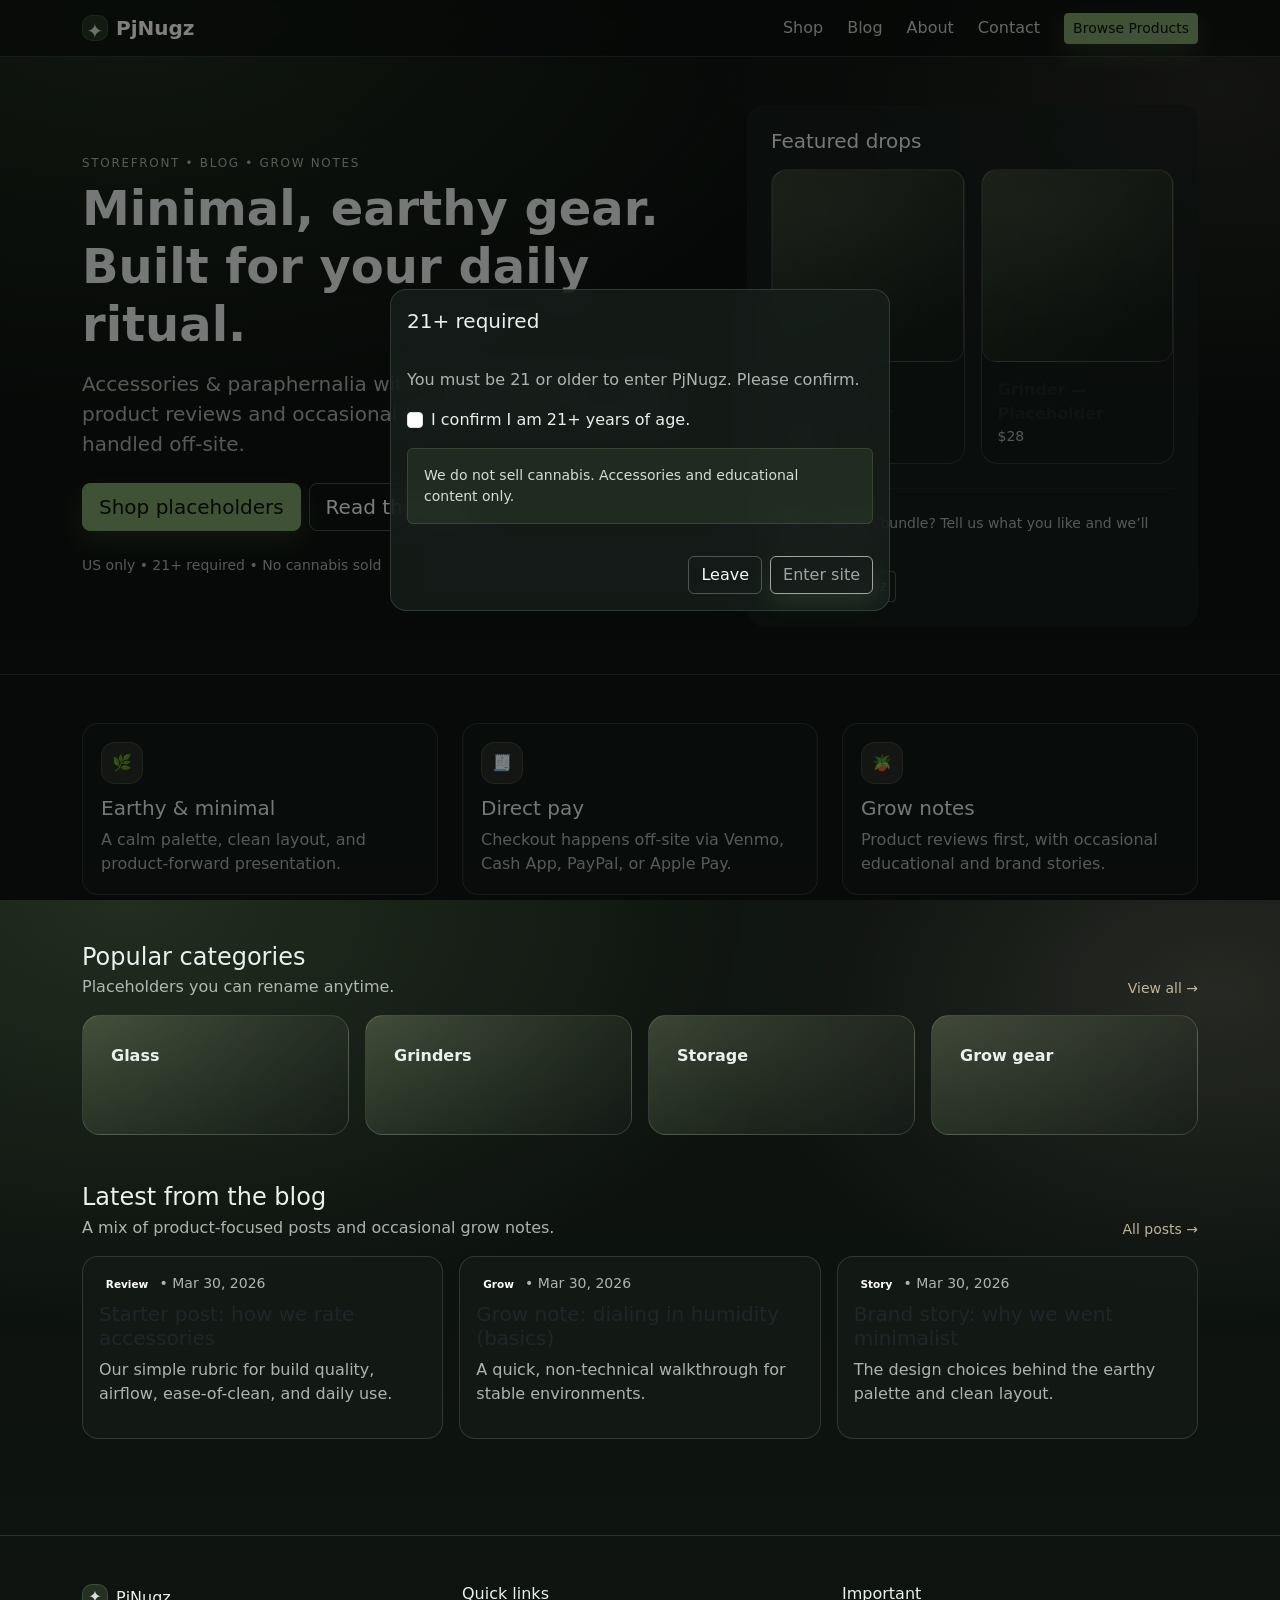
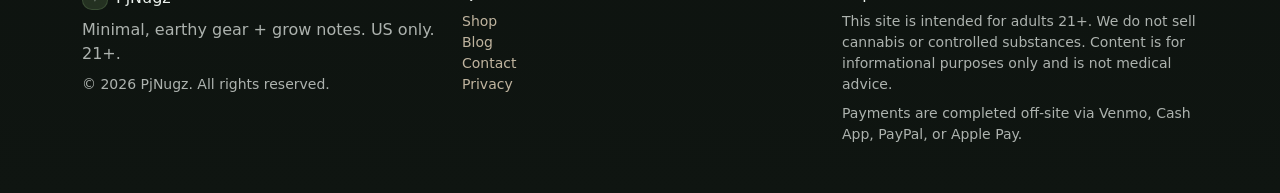
==== index.html @ 1cb10fae "Add files via upload" ====
<!doctype html>
<html lang="en">
<head>
  <meta charset="utf-8">
  <meta name="viewport" content="width=device-width, initial-scale=1">
  <meta name="theme-color" content="#203025">
  <link rel="preconnect" href="https://cdn.jsdelivr.net">
  <link href="https://cdn.jsdelivr.net/npm/bootstrap@5.3.3/dist/css/bootstrap.min.css" rel="stylesheet">
  <link href="/assets/css/styles.css" rel="stylesheet">

  <title>PjNugz — Minimal gear + grow notes</title>
  <meta name="description" content="PjNugz: minimalist, earthy cannabis-adjacent accessories storefront and product-focused blog. 21+ only. US only.">
</head>
<body>
<nav class="navbar navbar-expand-lg navbar-dark sticky-top glass-nav">
  <div class="container">
    <a class="navbar-brand d-flex align-items-center gap-2" href="/index.html">
      <span class="brand-mark" aria-hidden="true">✦</span>
      <span class="fw-semibold">PjNugz</span>
    </a>
    <button class="navbar-toggler" type="button" data-bs-toggle="collapse" data-bs-target="#nav" aria-controls="nav" aria-expanded="false" aria-label="Toggle navigation">
      <span class="navbar-toggler-icon"></span>
    </button>
    <div class="collapse navbar-collapse" id="nav">
      <ul class="navbar-nav ms-auto align-items-lg-center gap-lg-2">
        <li class="nav-item"><a class="nav-link" href="/shop.html">Shop</a></li>
        <li class="nav-item"><a class="nav-link" href="/blog.html">Blog</a></li>
        <li class="nav-item"><a class="nav-link" href="/about.html">About</a></li>
        <li class="nav-item"><a class="nav-link" href="/contact.html">Contact</a></li>
        <li class="nav-item ms-lg-2"><a class="btn btn-sm btn-olive" href="/shop.html#featured">Browse Products</a></li>
      </ul>
    </div>
  </div>
</nav>

<header class="hero">
  <div class="container py-5">
    <div class="row align-items-center g-4">
      <div class="col-lg-7">
        <p class="kicker mb-2">Storefront • Blog • Grow notes</p>
        <h1 class="display-5 fw-semibold">Minimal, earthy gear.<br class="d-none d-md-block"> Built for your daily ritual.</h1>
        <p class="lead text-subtle mt-3">Accessories & paraphernalia with a clean aesthetic — plus product reviews and occasional grow education. Payments handled off-site.</p>
        <div class="d-flex flex-wrap gap-2 mt-4">
          <a class="btn btn-olive btn-lg" href="/shop.html">Shop placeholders</a>
          <a class="btn btn-outline-light btn-lg" href="/blog.html">Read the blog</a>
        </div>
        <div class="mt-4 small text-subtle">US only • 21+ required • No cannabis sold</div>
      </div>
      <div class="col-lg-5">
        <div class="panel p-4">
          <h2 class="h5 mb-3">Featured drops</h2>
          <div class="row g-3">
            <div class="col-6">
              <div class="card card-soft h-100">
                <div class="ratio ratio-1x1 bg-img placeholder-img"></div>
                <div class="card-body">
                  <div class="fw-semibold">Glass — Placeholder</div>
                  <div class="small text-subtle">$45</div>
                </div>
              </div>
            </div>
            <div class="col-6">
              <div class="card card-soft h-100">
                <div class="ratio ratio-1x1 bg-img placeholder-img"></div>
                <div class="card-body">
                  <div class="fw-semibold">Grinder — Placeholder</div>
                  <div class="small text-subtle">$28</div>
                </div>
              </div>
            </div>
          </div>
          <hr class="border-soft my-4">
          <p class="small text-subtle mb-3">Want a custom bundle? Tell us what you like and we’ll curate options.</p>
          <a class="btn btn-sm btn-outline-light" href="/contact.html">Contact PjNugz</a>
        </div>
      </div>
    </div>
  </div>
</header>

<main class="container">
  <section class="py-5">
    <div class="row g-4">
      <div class="col-md-4">
        <div class="icon-card">
          <div class="icon">🌿</div>
          <h2 class="h5 mb-2">Earthy & minimal</h2>
          <p class="text-subtle mb-0">A calm palette, clean layout, and product-forward presentation.</p>
        </div>
      </div>
      <div class="col-md-4">
        <div class="icon-card">
          <div class="icon">🧾</div>
          <h2 class="h5 mb-2">Direct pay</h2>
          <p class="text-subtle mb-0">Checkout happens off-site via Venmo, Cash App, PayPal, or Apple Pay.</p>
        </div>
      </div>
      <div class="col-md-4">
        <div class="icon-card">
          <div class="icon">🪴</div>
          <h2 class="h5 mb-2">Grow notes</h2>
          <p class="text-subtle mb-0">Product reviews first, with occasional educational and brand stories.</p>
        </div>
      </div>
    </div>
  </section>

  <section class="pb-5" id="featured">
    <div class="d-flex align-items-end justify-content-between gap-3 mb-3">
      <div>
        <h2 class="h4 mb-1">Popular categories</h2>
        <p class="text-subtle mb-0">Placeholders you can rename anytime.</p>
      </div>
      <a class="link-subtle small" href="/shop.html">View all →</a>
    </div>

    <div class="row g-3">
      <div class="col-sm-6 col-lg-3">
        <a class="category-tile" href="/shop.html#cat-glass">
          <span class="label">Glass</span>
        </a>
      </div>
      <div class="col-sm-6 col-lg-3">
        <a class="category-tile" href="/shop.html#cat-grinders">
          <span class="label">Grinders</span>
        </a>
      </div>
      <div class="col-sm-6 col-lg-3">
        <a class="category-tile" href="/shop.html#cat-storage">
          <span class="label">Storage</span>
        </a>
      </div>
      <div class="col-sm-6 col-lg-3">
        <a class="category-tile" href="/shop.html#cat-grow">
          <span class="label">Grow gear</span>
        </a>
      </div>
    </div>
  </section>

  <section class="pb-5">
    <div class="d-flex align-items-end justify-content-between gap-3 mb-3">
      <div>
        <h2 class="h4 mb-1">Latest from the blog</h2>
        <p class="text-subtle mb-0">A mix of product-focused posts and occasional grow notes.</p>
      </div>
      <a class="link-subtle small" href="/blog.html">All posts →</a>
    </div>

    <div class="row g-3">
      <div class="col-md-6 col-lg-4">
        <article class="card card-soft h-100">
          <div class="card-body">
            <p class="small text-subtle mb-2"><span class="badge text-bg-soft">Review</span> • <time datetime="2026-03-30">Mar 30, 2026</time></p>
            <h3 class="h5">Starter post: how we rate accessories</h3>
            <p class="text-subtle">Our simple rubric for build quality, airflow, ease-of-clean, and daily use.</p>
            <a class="stretched-link" href="/blog/post-rating-rubric.html" aria-label="Read: how we rate accessories"></a>
          </div>
        </article>
      </div>
      <div class="col-md-6 col-lg-4">
        <article class="card card-soft h-100">
          <div class="card-body">
            <p class="small text-subtle mb-2"><span class="badge text-bg-soft">Grow</span> • <time datetime="2026-03-30">Mar 30, 2026</time></p>
            <h3 class="h5">Grow note: dialing in humidity (basics)</h3>
            <p class="text-subtle">A quick, non-technical walkthrough for stable environments.</p>
            <a class="stretched-link" href="/blog/post-humidity-basics.html" aria-label="Read: humidity basics"></a>
          </div>
        </article>
      </div>
      <div class="col-md-6 col-lg-4">
        <article class="card card-soft h-100">
          <div class="card-body">
            <p class="small text-subtle mb-2"><span class="badge text-bg-soft">Story</span> • <time datetime="2026-03-30">Mar 30, 2026</time></p>
            <h3 class="h5">Brand story: why we went minimalist</h3>
            <p class="text-subtle">The design choices behind the earthy palette and clean layout.</p>
            <a class="stretched-link" href="/blog/post-minimalist-story.html" aria-label="Read: brand story"></a>
          </div>
        </article>
      </div>
    </div>
  </section>
</main>

<footer class="py-5 mt-5 border-top border-soft">
  <div class="container">
    <div class="row g-4">
      <div class="col-md-4">
        <div class="d-flex align-items-center gap-2 mb-2">
          <span class="brand-mark" aria-hidden="true">✦</span>
          <span class="h6 mb-0">PjNugz</span>
        </div>
        <p class="text-subtle mb-2">Minimal, earthy gear + grow notes. US only. 21+.</p>
        <p class="small text-subtle mb-0">© <span id="year"></span> PjNugz. All rights reserved.</p>
      </div>
      <div class="col-md-4">
        <h3 class="h6">Quick links</h3>
        <ul class="list-unstyled small">
          <li><a class="link-subtle" href="/shop.html">Shop</a></li>
          <li><a class="link-subtle" href="/blog.html">Blog</a></li>
          <li><a class="link-subtle" href="/contact.html">Contact</a></li>
          <li><a class="link-subtle" href="/privacy.html">Privacy</a></li>
        </ul>
      </div>
      <div class="col-md-4">
        <h3 class="h6">Important</h3>
        <p class="small text-subtle mb-2">
          This site is intended for adults 21+. We do not sell cannabis or controlled substances.
          Content is for informational purposes only and is not medical advice.
        </p>
        <p class="small text-subtle mb-0">
          Payments are completed off-site via Venmo, Cash App, PayPal, or Apple Pay.
        </p>
      </div>
    </div>
  </div>
</footer>

<!-- Age Gate Modal (required 21+ confirmation) -->
<div class="modal fade" id="ageGate" tabindex="-1" aria-labelledby="ageGateLabel" aria-hidden="true" data-bs-backdrop="static" data-bs-keyboard="false">
  <div class="modal-dialog modal-dialog-centered">
    <div class="modal-content bg-panel border border-soft">
      <div class="modal-header border-0">
        <h1 class="modal-title fs-5" id="ageGateLabel">21+ required</h1>
      </div>
      <div class="modal-body">
        <p class="text-subtle mb-3">You must be 21 or older to enter PjNugz. Please confirm.</p>
        <div class="form-check mb-3">
          <input class="form-check-input" type="checkbox" value="" id="confirm21">
          <label class="form-check-label" for="confirm21">I confirm I am 21+ years of age.</label>
        </div>
        <div class="alert alert-soft small mb-0" role="alert">
          We do not sell cannabis. Accessories and educational content only.
        </div>
      </div>
      <div class="modal-footer border-0">
        <button class="btn btn-outline-light" id="leaveSiteBtn" type="button">Leave</button>
        <button class="btn btn-olive" id="enterSiteBtn" type="button" disabled>Enter site</button>
      </div>
    </div>
  </div>
</div>

  <script src="https://cdn.jsdelivr.net/npm/bootstrap@5.3.3/dist/js/bootstrap.bundle.min.js"></script>
  <script src="/assets/js/main.js"></script>

</body>
</html>
---- assets/css/styles.css ----
:root{
  --bg: #0f1511;
  --panel: rgba(25, 33, 28, 0.75);
  --panel-solid: #18211c;
  --text: #eaf0ec;
  --muted: rgba(234,240,236,.72);
  --soft: rgba(234,240,236,.14);
  --olive: #7ea46b;
  --olive-2: #5f8c56;
  --sand: #c9bda6;
  --ring: rgba(126,164,107,.45);
}

html, body{ height:100%; }
body{
  background:
    radial-gradient(1200px 700px at 10% 0%, rgba(126,164,107,.20), transparent 60%),
    radial-gradient(900px 600px at 95% 10%, rgba(201,189,166,.14), transparent 55%),
    linear-gradient(180deg, #0b100d 0%, var(--bg) 100%);
  color: var(--text);
}

/* Bootstrap tweaks */
.navbar-dark .navbar-nav .nav-link{ color: rgba(234,240,236,.85); }
.navbar-dark .navbar-nav .nav-link:hover{ color: #fff; }

.glass-nav{
  background: rgba(10,14,12,.65);
  backdrop-filter: blur(10px);
  border-bottom: 1px solid var(--soft);
}

.border-soft{ border-color: var(--soft) !important; }

.panel, .bg-panel{ 
  background: var(--panel);
  backdrop-filter: blur(12px);
  border-radius: 16px;
}

.card-soft{
  background: rgba(20, 27, 23, 0.75);
  border: 1px solid var(--soft);
  border-radius: 16px;
}

.hero{
  position: relative;
  border-bottom: 1px solid var(--soft);
}

.kicker{
  letter-spacing: .14em;
  text-transform: uppercase;
  font-size: .75rem;
  color: var(--muted);
}

.text-subtle{ color: var(--muted) !important; }
.link-subtle{ color: rgba(201,189,166,.95); text-decoration: none; }
.link-subtle:hover{ color: #fff; text-decoration: underline; }

.brand-mark{
  width: 26px; height: 26px;
  display:inline-grid; place-items:center;
  border-radius: 10px;
  background: rgba(126,164,107,.20);
  border: 1px solid rgba(126,164,107,.25);
  color: rgba(234,240,236,.92);
}

.btn-olive{
  --bs-btn-bg: var(--olive);
  --bs-btn-border-color: var(--olive);
  --bs-btn-hover-bg: var(--olive-2);
  --bs-btn-hover-border-color: var(--olive-2);
  --bs-btn-color: #0c120f;
  --bs-btn-hover-color: #0c120f;
  box-shadow: 0 10px 25px rgba(126,164,107,.20);
}

.btn-outline-light{
  border-color: rgba(234,240,236,.28);
}

.alert-soft{
  background: rgba(126,164,107,.12);
  border: 1px solid rgba(126,164,107,.22);
  color: rgba(234,240,236,.9);
}

.icon-card{
  padding: 18px;
  border-radius: 16px;
  background: rgba(20, 27, 23, 0.65);
  border: 1px solid var(--soft);
  height: 100%;
}
.icon-card .icon{
  width: 42px; height: 42px;
  border-radius: 14px;
  display:grid; place-items:center;
  background: rgba(201,189,166,.12);
  border: 1px solid rgba(201,189,166,.18);
  margin-bottom: 12px;
}

.category-tile{
  display:block;
  border-radius: 18px;
  padding: 28px;
  background:
    linear-gradient(135deg, rgba(126,164,107,.18), rgba(20,27,23,.55)),
    radial-gradient(800px 300px at 0% 0%, rgba(201,189,166,.16), transparent 60%);
  border: 1px solid var(--soft);
  text-decoration:none;
  color: var(--text);
  min-height: 120px;
  position: relative;
  overflow: hidden;
}
.category-tile:hover{ outline: 2px solid var(--ring); outline-offset: 2px; }
.category-tile .label{ font-weight: 600; }

.pay-tile{
  display:block;
  padding: 16px;
  border-radius: 16px;
  background: rgba(20, 27, 23, 0.65);
  border: 1px solid var(--soft);
  color: var(--text);
  text-decoration:none;
}
.pay-tile:hover{ outline: 2px solid var(--ring); outline-offset: 2px; }

.placeholder-img{ 
  background:
    linear-gradient(135deg, rgba(126,164,107,.18), rgba(20,27,23,.6)),
    radial-gradient(500px 220px at 30% 20%, rgba(201,189,166,.14), transparent 60%);
}

.bg-img{ border-radius: 14px; border: 1px solid var(--soft); }

.prose p, .prose li{ color: var(--muted); }
.prose h2{ margin-top: 1.6rem; }

.form-control, .form-select{
  background: rgba(12, 16, 14, .55);
  border: 1px solid rgba(234,240,236,.18);
  color: var(--text);
}
.form-control:focus, .form-select:focus{
  box-shadow: 0 0 0 .25rem var(--ring);
  border-color: rgba(126,164,107,.5);
}

/* Make close button visible on dark */
.btn-close{ filter: invert(1) grayscale(100%); }
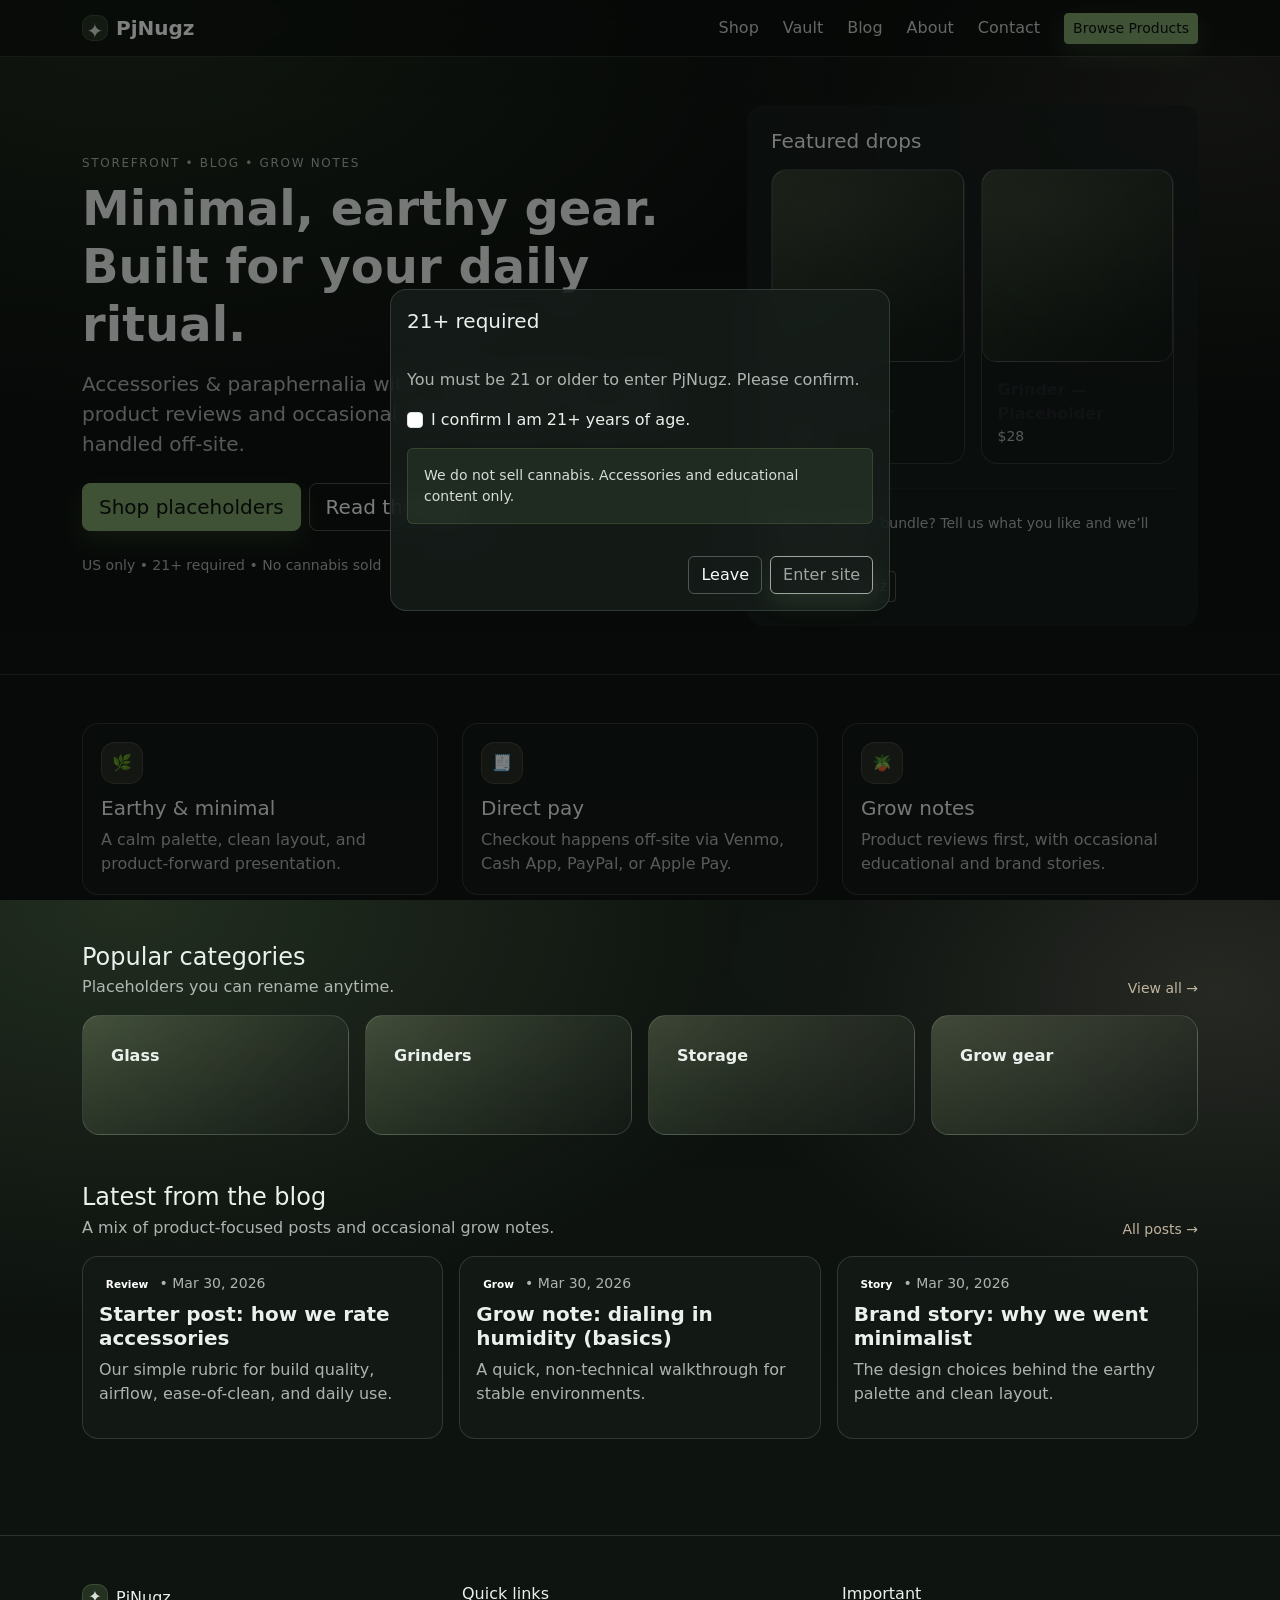
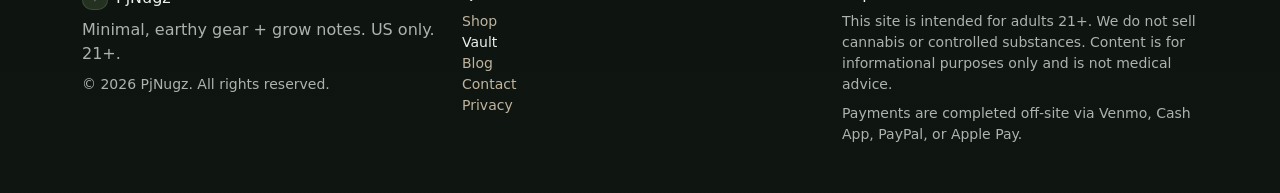
==== commit 7f615b1a: "html updates" ====
--- a/index.html
+++ b/index.html
@@ -24,6 +24,7 @@
     <div class="collapse navbar-collapse" id="nav">
       <ul class="navbar-nav ms-auto align-items-lg-center gap-lg-2">
         <li class="nav-item"><a class="nav-link" href="/shop.html">Shop</a></li>
+		  <li class="nav-item"><a class="nav-link" href="/members.html">Vault</a></li>
         <li class="nav-item"><a class="nav-link" href="/blog.html">Blog</a></li>
         <li class="nav-item"><a class="nav-link" href="/about.html">About</a></li>
         <li class="nav-item"><a class="nav-link" href="/contact.html">Contact</a></li>
@@ -197,6 +198,7 @@
         <h3 class="h6">Quick links</h3>
         <ul class="list-unstyled small">
           <li><a class="link-subtle" href="/shop.html">Shop</a></li>
+			<li class="nav-item"><a class="nav-link" href="/members.html">Vault</a></li>
           <li><a class="link-subtle" href="/blog.html">Blog</a></li>
           <li><a class="link-subtle" href="/contact.html">Contact</a></li>
           <li><a class="link-subtle" href="/privacy.html">Privacy</a></li>
--- a/assets/css/styles.css
+++ b/assets/css/styles.css
@@ -156,3 +156,10 @@
 
 /* Make close button visible on dark */
 .btn-close{ filter: invert(1) grayscale(100%); }
+
+.card-soft h3,
+.card-soft .h5 {
+  color: var(--text);
+  font-weight: 600;
+  text-shadow: 0 1px 2px rgba(0,0,0,0.35);
+}
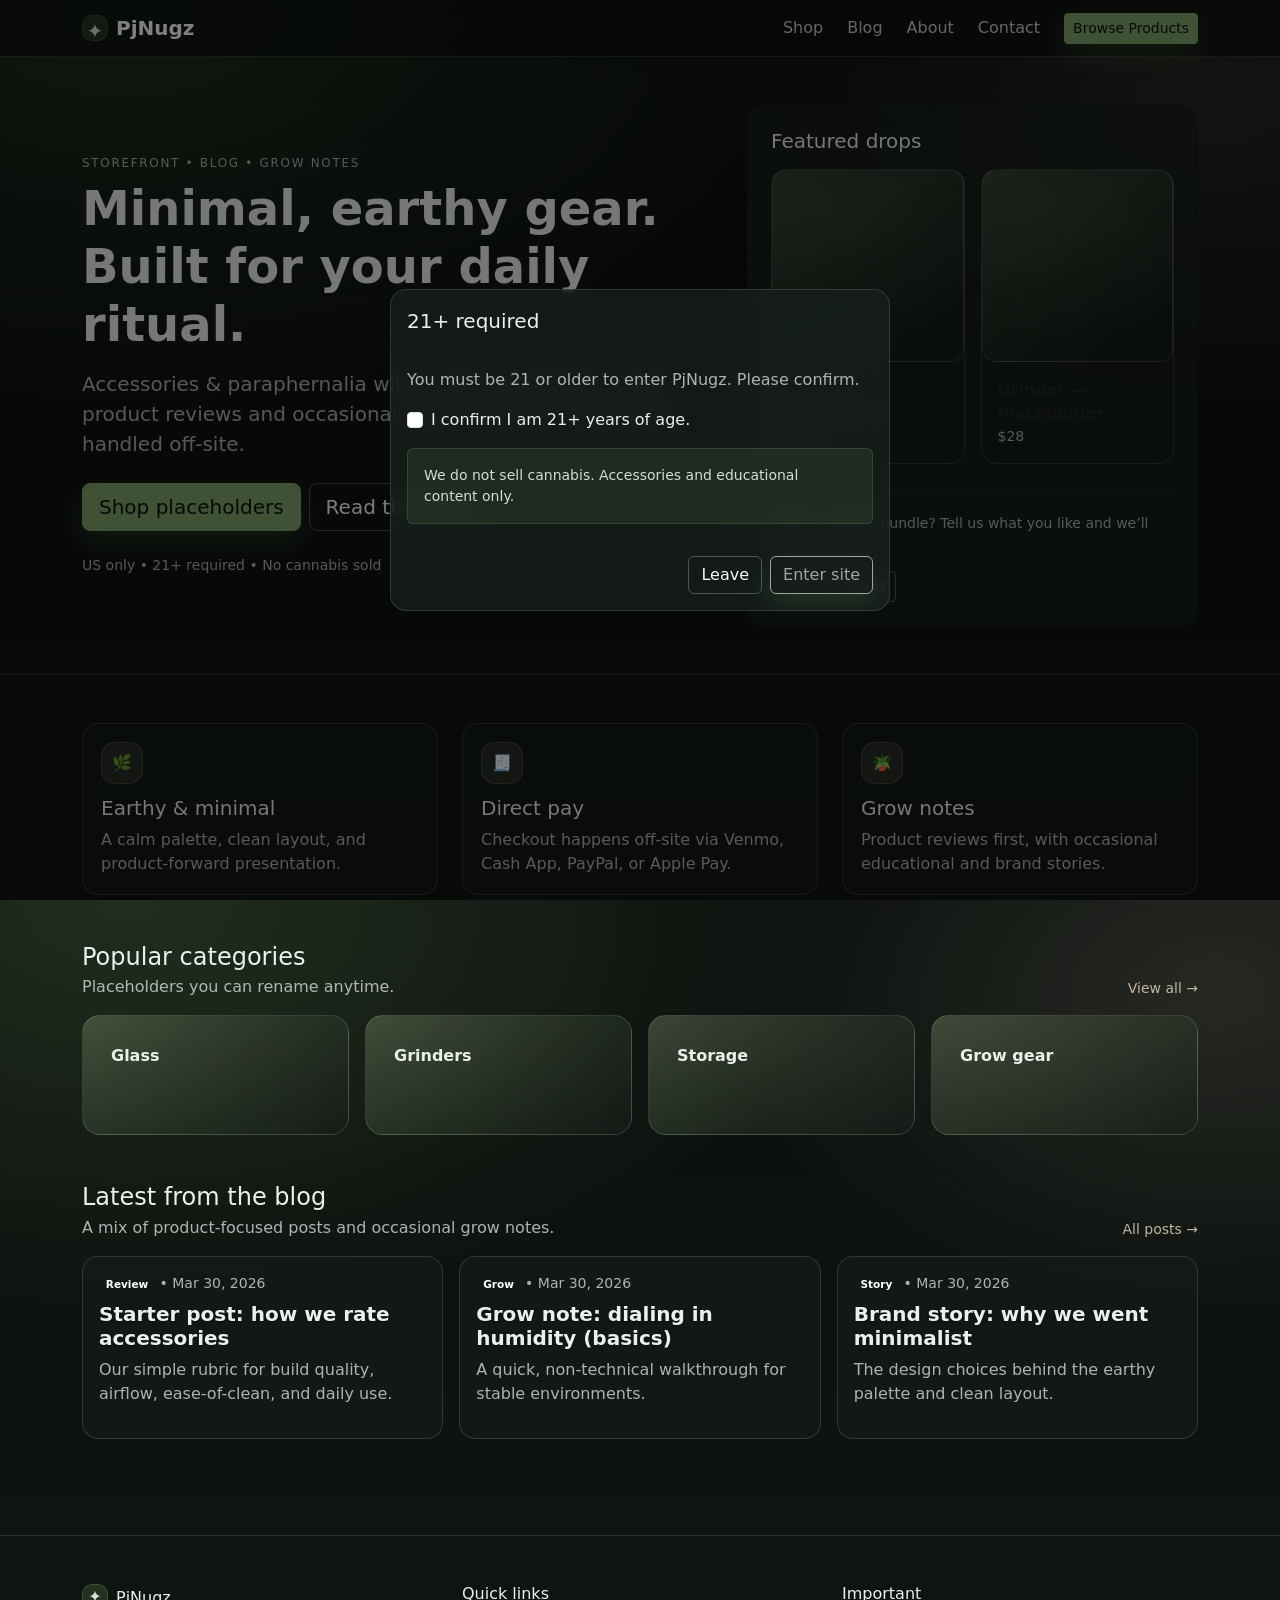
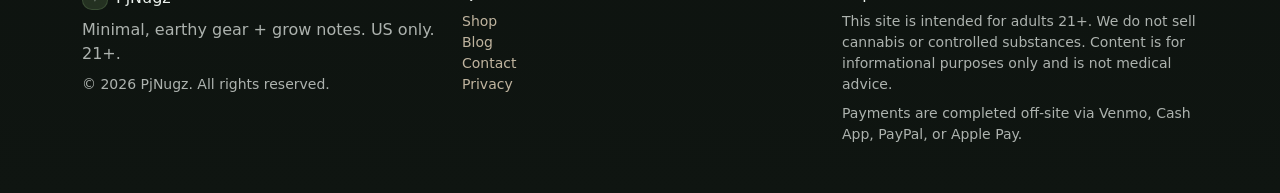
==== commit 1c803435: "lots of updates" ====
--- a/index.html
+++ b/index.html
@@ -24,7 +24,6 @@
     <div class="collapse navbar-collapse" id="nav">
       <ul class="navbar-nav ms-auto align-items-lg-center gap-lg-2">
         <li class="nav-item"><a class="nav-link" href="/shop.html">Shop</a></li>
-		  <li class="nav-item"><a class="nav-link" href="/members.html">Vault</a></li>
         <li class="nav-item"><a class="nav-link" href="/blog.html">Blog</a></li>
         <li class="nav-item"><a class="nav-link" href="/about.html">About</a></li>
         <li class="nav-item"><a class="nav-link" href="/contact.html">Contact</a></li>
@@ -198,7 +197,6 @@
         <h3 class="h6">Quick links</h3>
         <ul class="list-unstyled small">
           <li><a class="link-subtle" href="/shop.html">Shop</a></li>
-			<li class="nav-item"><a class="nav-link" href="/members.html">Vault</a></li>
           <li><a class="link-subtle" href="/blog.html">Blog</a></li>
           <li><a class="link-subtle" href="/contact.html">Contact</a></li>
           <li><a class="link-subtle" href="/privacy.html">Privacy</a></li>
--- a/assets/css/styles.css
+++ b/assets/css/styles.css
@@ -163,3 +163,11 @@
   font-weight: 600;
   text-shadow: 0 1px 2px rgba(0,0,0,0.35);
 }
+
+/* Price styling for product cards */
+.price {
+  color: var(--sand);
+  font-weight: 600;
+  font-size: 1.05rem;
+  letter-spacing: 0.02em;
+}
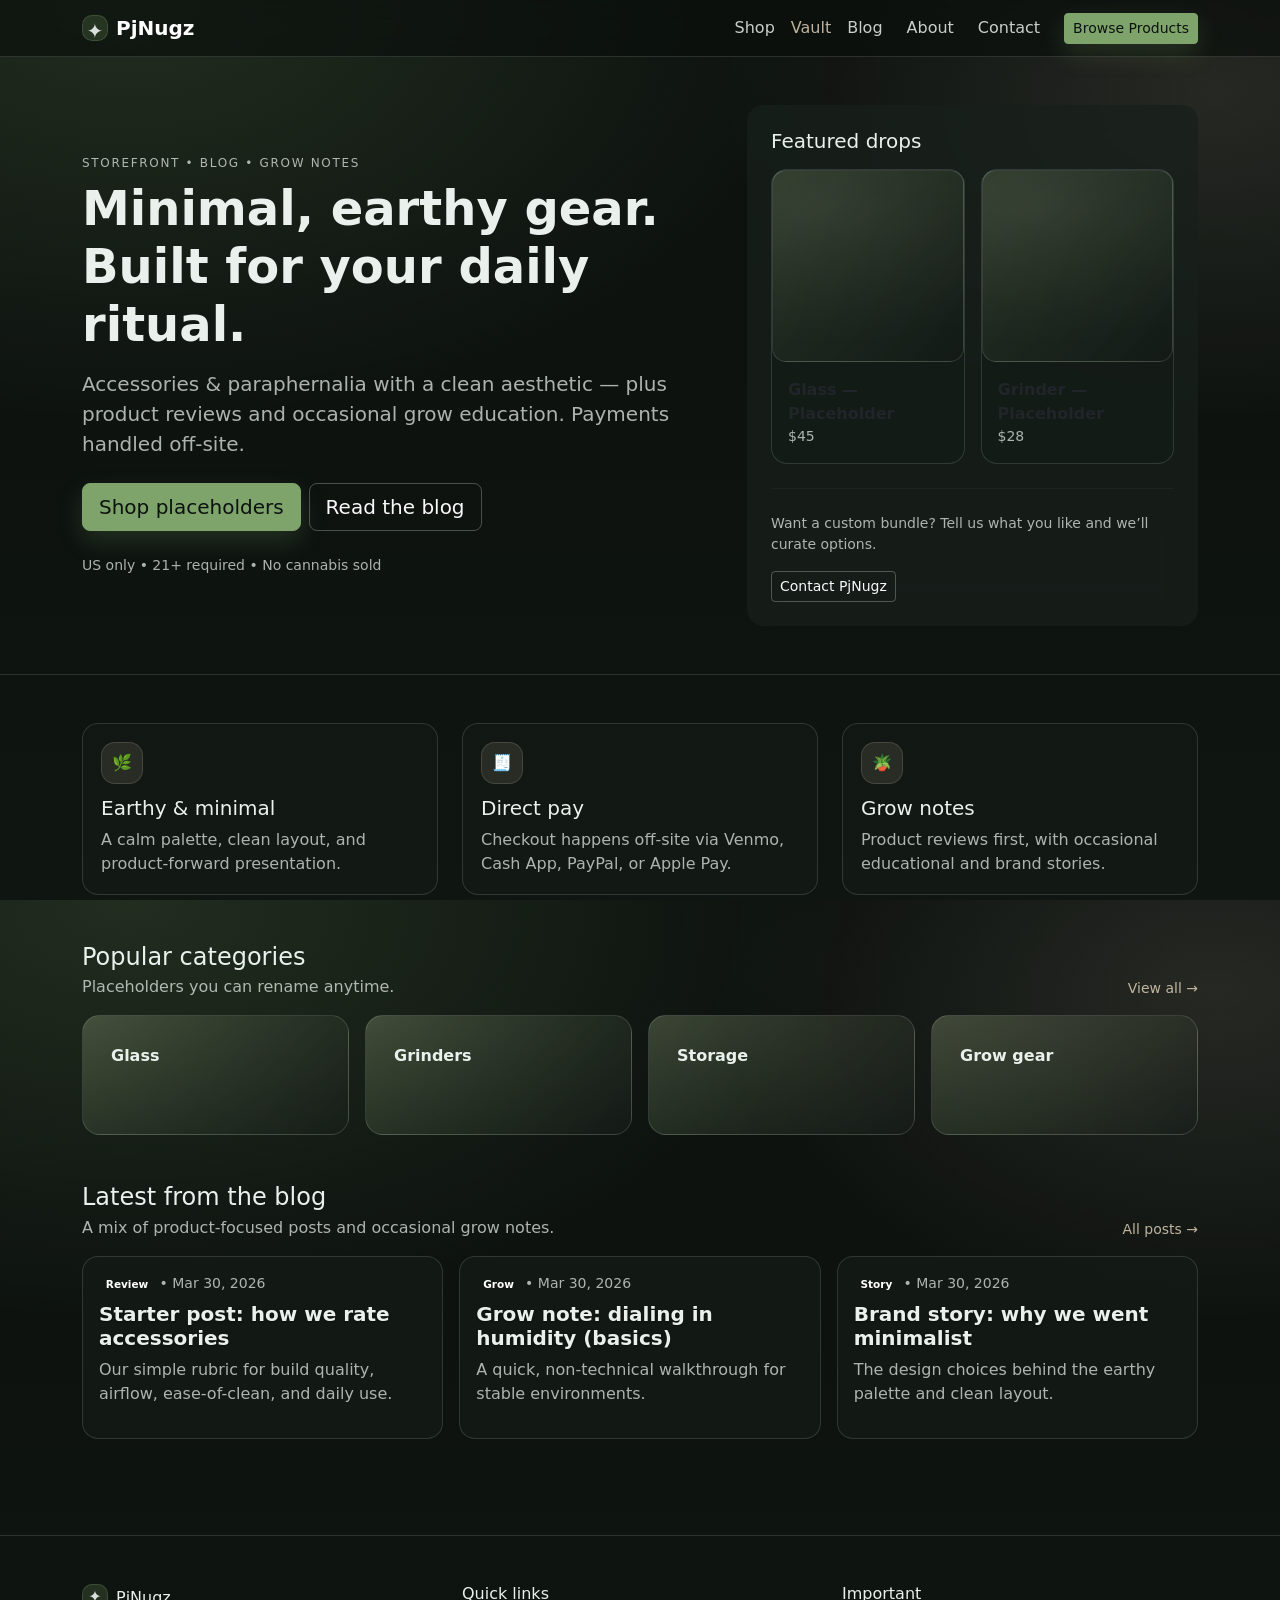
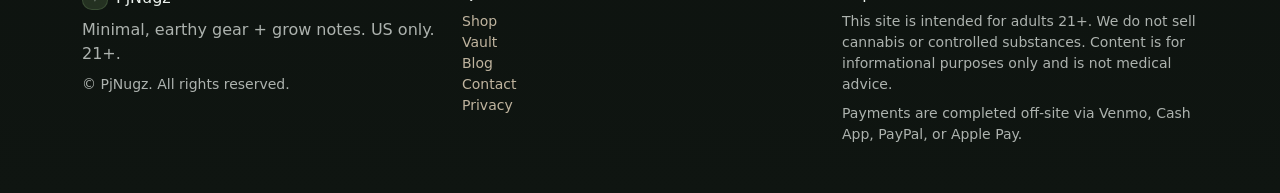
==== commit 6cbb917a: "nav bar nav bar" ====
--- a/index.html
+++ b/index.html
@@ -24,6 +24,7 @@
     <div class="collapse navbar-collapse" id="nav">
       <ul class="navbar-nav ms-auto align-items-lg-center gap-lg-2">
         <li class="nav-item"><a class="nav-link" href="/shop.html">Shop</a></li>
+		  <li><a class="link-subtle" href="/members.html">Vault</a></li>
         <li class="nav-item"><a class="nav-link" href="/blog.html">Blog</a></li>
         <li class="nav-item"><a class="nav-link" href="/about.html">About</a></li>
         <li class="nav-item"><a class="nav-link" href="/contact.html">Contact</a></li>
@@ -197,6 +198,7 @@
         <h3 class="h6">Quick links</h3>
         <ul class="list-unstyled small">
           <li><a class="link-subtle" href="/shop.html">Shop</a></li>
+			<li><a class="link-subtle" href="/members.html">Vault</a></li>
           <li><a class="link-subtle" href="/blog.html">Blog</a></li>
           <li><a class="link-subtle" href="/contact.html">Contact</a></li>
           <li><a class="link-subtle" href="/privacy.html">Privacy</a></li>
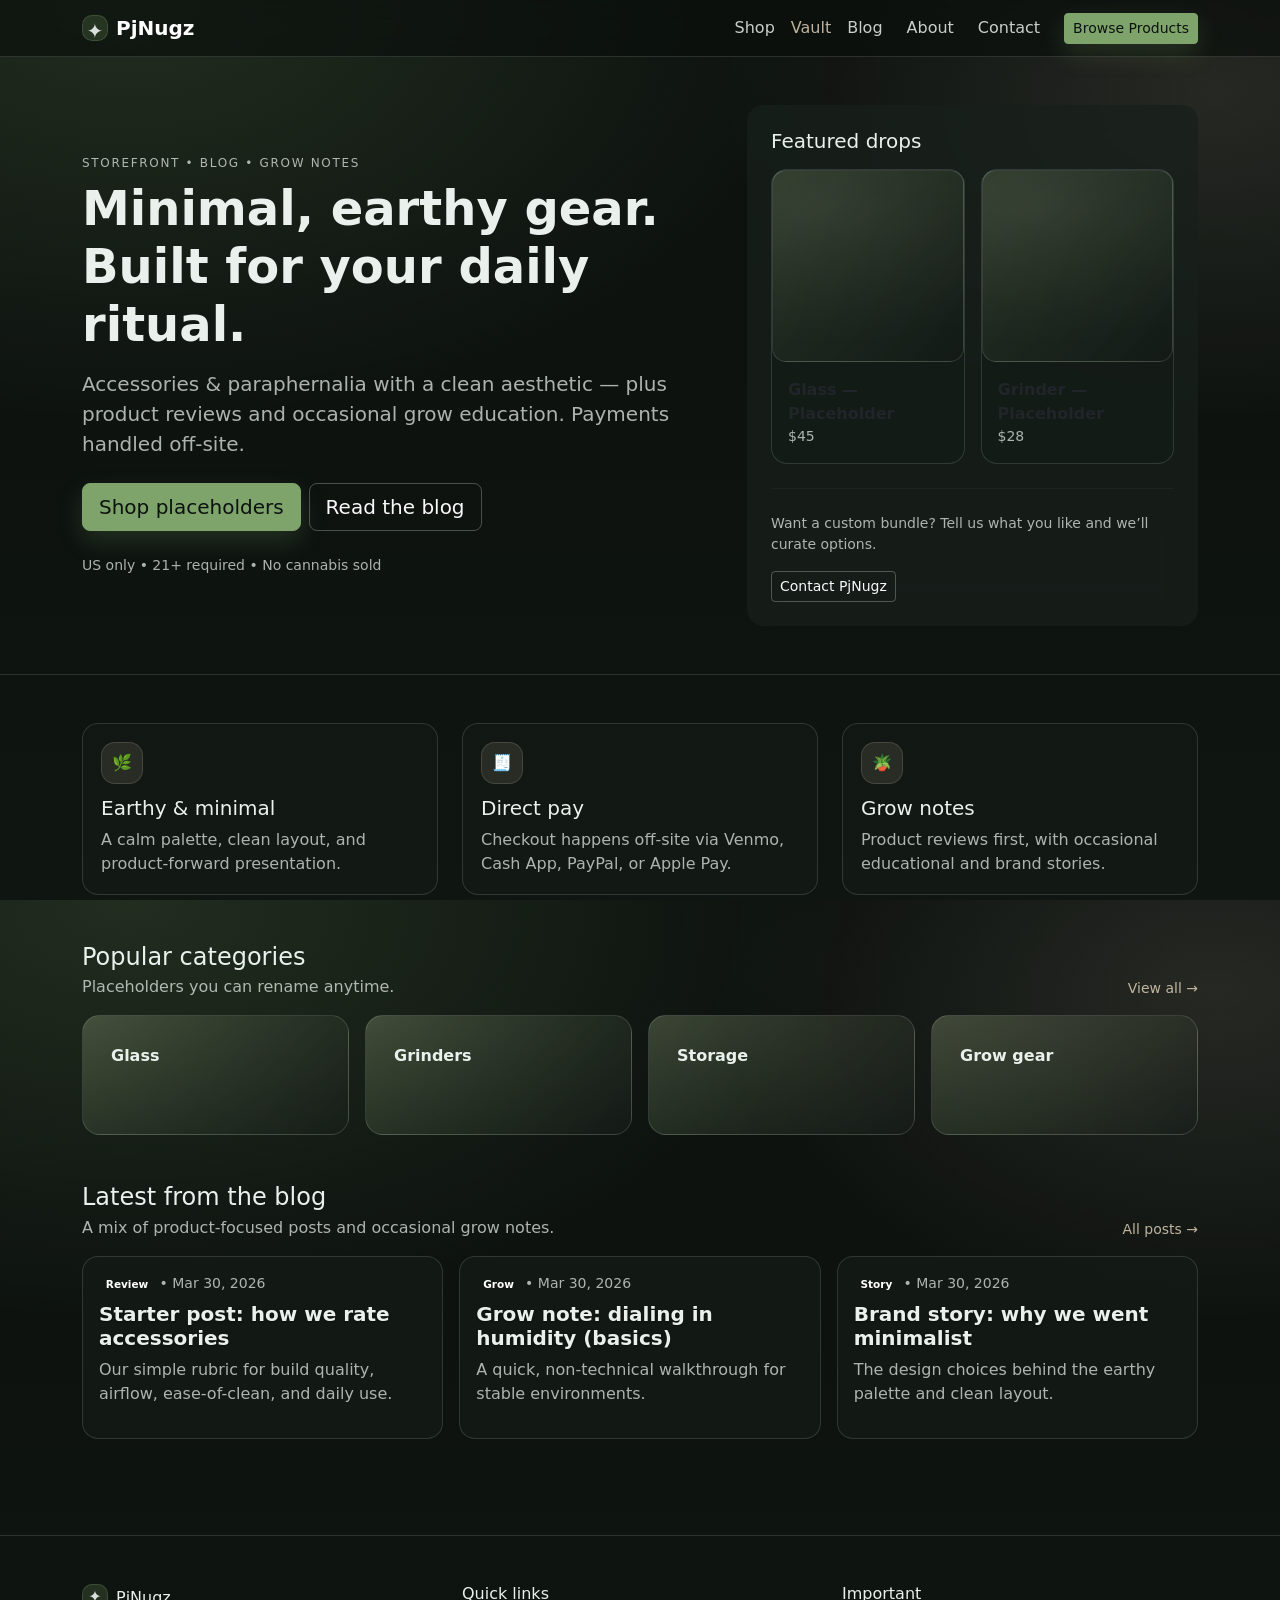
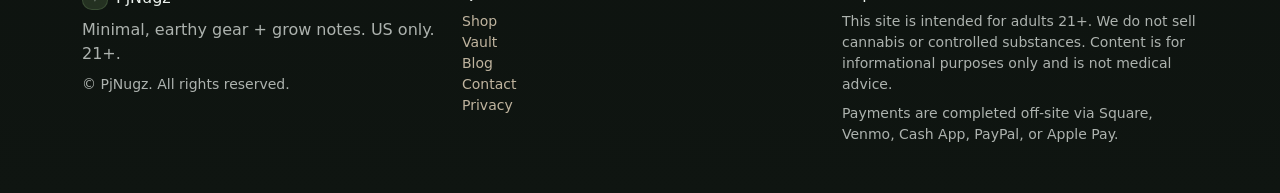
==== commit ddcaa726: "all all" ====
--- a/index.html
+++ b/index.html
@@ -211,7 +211,7 @@
           Content is for informational purposes only and is not medical advice.
         </p>
         <p class="small text-subtle mb-0">
-          Payments are completed off-site via Venmo, Cash App, PayPal, or Apple Pay.
+          Payments are completed off-site via Square, Venmo, Cash App, PayPal, or Apple Pay.
         </p>
       </div>
     </div>
